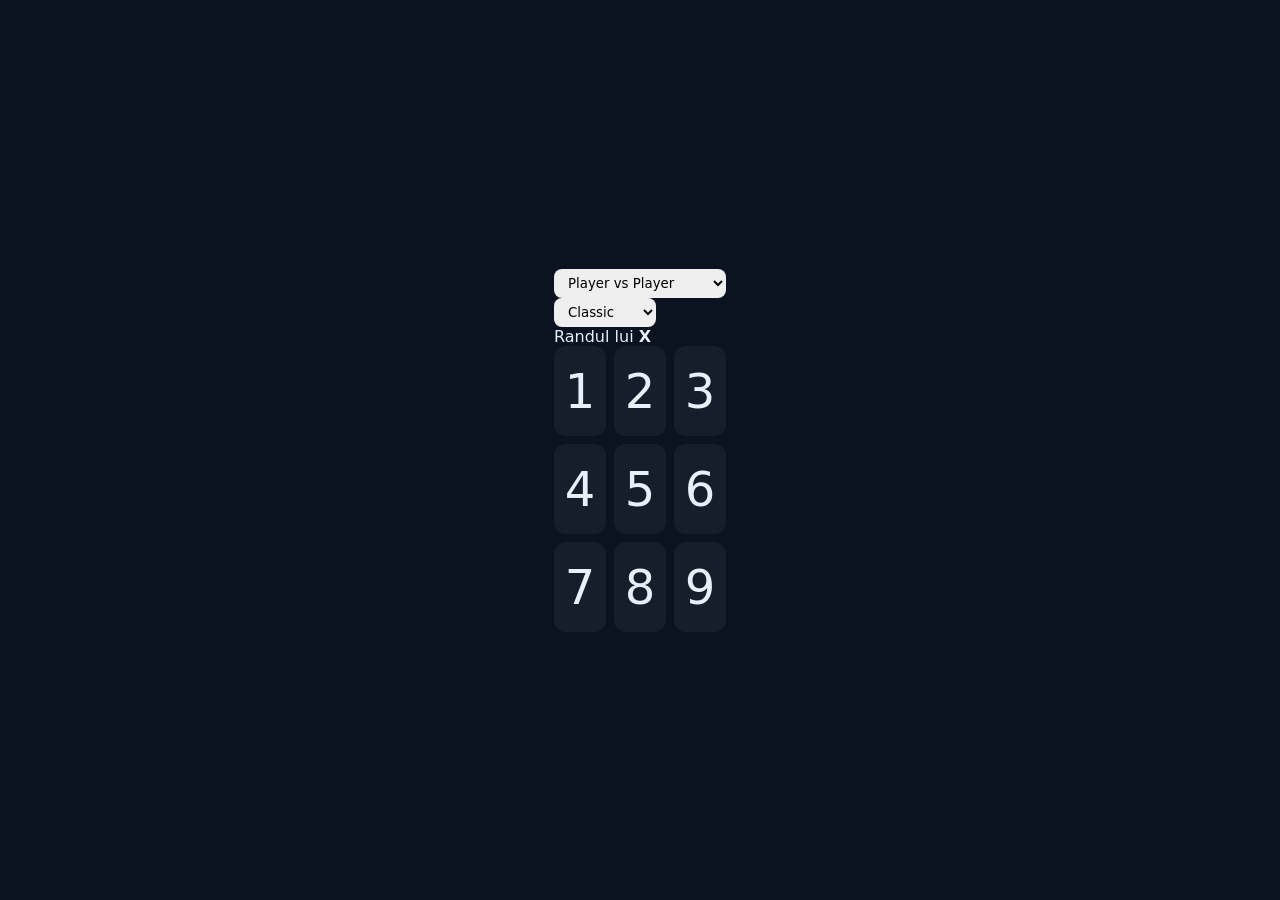
==== index.html @ 4a2c95ed "-updated ui/ux -added theme selector -added game mode selector" ====
<!DOCTYPE html>
<html lang="en">
<head>
    <meta charset="UTF-8">
    <meta name="viewport" content="width=device-width, initial-scale=1.0">
    <link rel="stylesheet" href="styles.css">
    <title>Document</title>
</head>

<body>
<div class="index">
    <div class="gamePage">
        <div class="gameMode">
            <select id="mode">
                <option value="pvp">Player vs Player</option>
                <option value="pvc">Player vs Computer</option>
            </select>
        </div>
        <div class="sexApeal">
            <select>
                <option value="classic">Classic</option>
                <option value="modern">Modern</option>
                <option value="futuristic">Futuristic</option>
            </select>
        </div>
        <div class="infoMessage"> Randul lui <strong id="turn">X</strong></div>
        <div class="grid">
            <div class="cell" data-i="1">1</div>
            <div class="cell" data-i="2">2</div>
            <div class="cell" data-i="3">3</div>
            <div class="cell" data-i="4">4</div>
            <div class="cell" data-i="5">5</div>
            <div class="cell" data-i="6">6</div>
            <div class="cell" data-i="7">7</div>
            <div class="cell" data-i="8">8</div>
            <div class="cell" data-i="9">9</div>
        </div>

    </div>
</div>
</body>
</html>
---- styles.css ----
:root {
    --bg: #0b1220;
    --card: #121a2c;
    --text: #e8eefc;
    --x: #7aa7ff;
    --o: #ff7aa7;
}

* {
    box-sizing: border-box;
    font-family: system-ui, sans-serif;
}

body {
    margin: 0;
    min-height: 100vh;
    background: var(--bg);
    color: var(--text);
    display: flex;
    justify-content: center;
    align-items: center;
}

.app {
    background: var(--card);
    padding: 20px;
    border-radius: 16px;
    width: 320px;
    text-align: center;
}

header {
    display: flex;
    flex-direction: column;
    gap: 10px;
}

.controls {
    display: flex;
    gap: 8px;
    justify-content: center;
}

select, button {
    padding: 6px 10px;
    border-radius: 8px;
    border: none;
    cursor: pointer;
}

.status {
    margin: 10px 0;
}

.grid {
    display: grid;
    grid-template-columns: repeat(3, 1fr);
    gap: 8px;
}

.cell {
    background: rgba(255,255,255,0.05);
    border-radius: 12px;
    height: 90px;
    font-size: 48px;
    display: flex;
    justify-content: center;
    align-items: center;
    cursor: pointer;
}

.cell[data-v="X"] { color: var(--x); }
.cell[data-v="O"] { color: var(--o); }

body.theme-classic {
    --bg: #f5f5f5;
    --card: #ffffff;
    --text: #111;
    --x: #2563eb;
    --o: #dc2626;
}

body.theme-neon {
    --bg: #050505;
    --card: #0f0f0f;
    --text: #ffffff;
    --x: #39ff14;
    --o: #ff00ff;
}
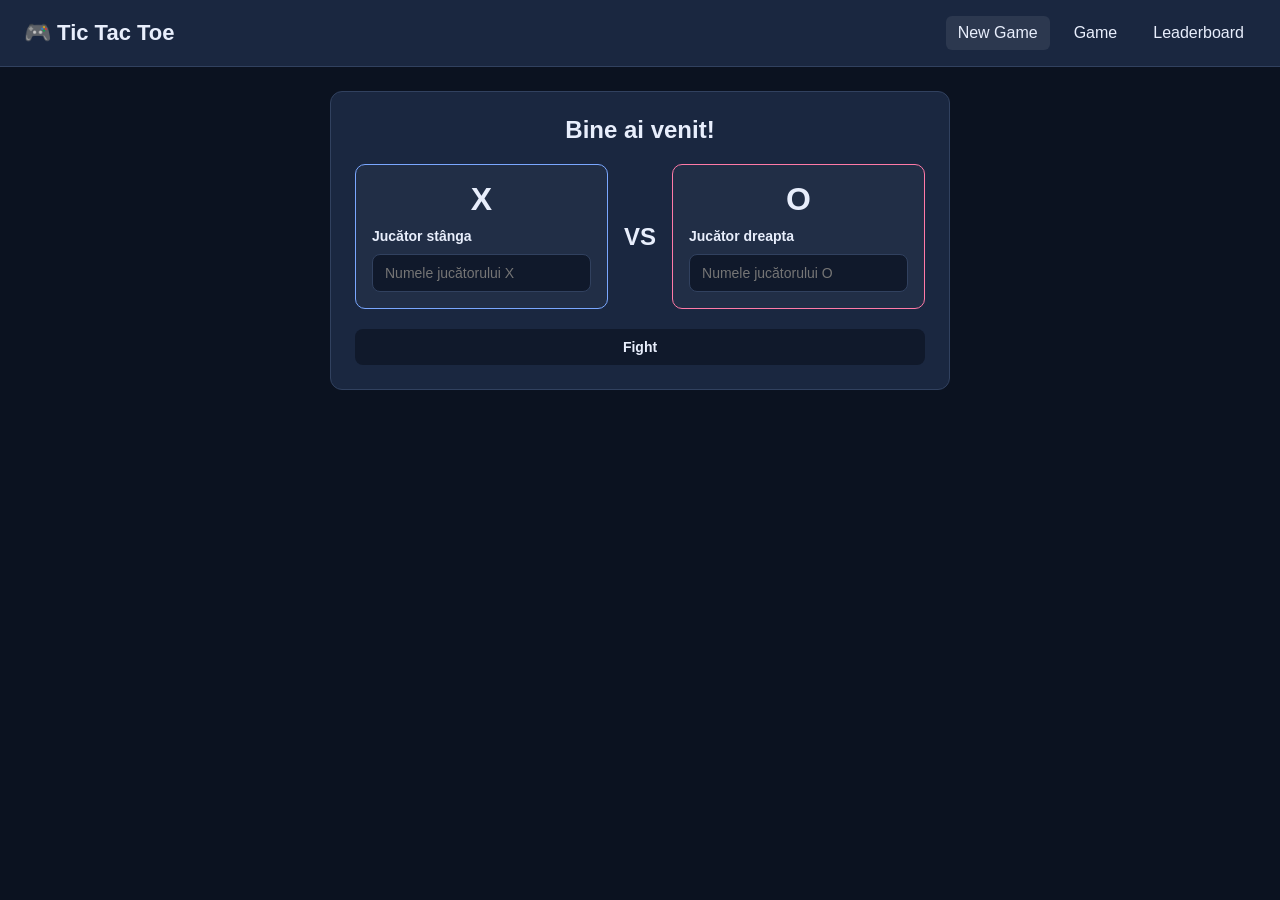
==== commit c098b198: "-added game logic and leaderboard selector -separated pages in multiple .html files" ====
--- a/index.html
+++ b/index.html
@@ -4,39 +4,40 @@
     <meta charset="UTF-8">
     <meta name="viewport" content="width=device-width, initial-scale=1.0">
     <link rel="stylesheet" href="styles.css">
-    <title>Document</title>
+    <script src="./index.js" defer></script>
+    <title>Tic Tac Toe - Start</title>
 </head>
 
 <body>
-<div class="index">
-    <div class="gamePage">
-        <div class="gameMode">
-            <select id="mode">
-                <option value="pvp">Player vs Player</option>
-                <option value="pvc">Player vs Computer</option>
-            </select>
-        </div>
-        <div class="sexApeal">
-            <select>
-                <option value="classic">Classic</option>
-                <option value="modern">Modern</option>
-                <option value="futuristic">Futuristic</option>
-            </select>
-        </div>
-        <div class="infoMessage"> Randul lui <strong id="turn">X</strong></div>
-        <div class="grid">
-            <div class="cell" data-i="1">1</div>
-            <div class="cell" data-i="2">2</div>
-            <div class="cell" data-i="3">3</div>
-            <div class="cell" data-i="4">4</div>
-            <div class="cell" data-i="5">5</div>
-            <div class="cell" data-i="6">6</div>
-            <div class="cell" data-i="7">7</div>
-            <div class="cell" data-i="8">8</div>
-            <div class="cell" data-i="9">9</div>
-        </div>
+<nav class="navbar">
+    <div class="nav-brand">🎮 Tic Tac Toe</div>
+    <div class="nav-links">
+        <a href="index.html" class="nav-link active">New Game</a>
+        <a href="game.html" class="nav-link">Game</a>
+        <a href="leaderboard.html" class="nav-link">Leaderboard</a>
+    </div>
+</nav>
 
+<div class="index index-start">
+    <div id="playerModal" class="modal modal-index">
+        <form id="startGameForm" class="modal-content">
+            <h2 class="modal-title">Bine ai venit!</h2>
+            <div class="players-container">
+                <div class="player-input-box player-x">
+                    <div class="player-icon">X</div>
+                    <label for="player1">Jucător stânga</label>
+                    <input type="text" id="player1" placeholder="Numele jucătorului X" maxlength="20">
+                </div>
+                <div class="vs-divider">VS</div>
+                <div class="player-input-box player-o">
+                    <div class="player-icon">O</div>
+                    <label for="player2">Jucător dreapta</label>
+                    <input type="text" id="player2" placeholder="Numele jucătorului O" maxlength="20">
+                </div>
+            </div>
+            <button id="startGameBtn" type="submit" class="btn-fight">Fight</button>
+        </form>
     </div>
 </div>
 </body>
-</html>+</html>
--- a/styles.css
+++ b/styles.css
@@ -1,14 +1,16 @@
 :root {
     --bg: #0b1220;
-    --card: #121a2c;
+    --card: #1a2740;
     --text: #e8eefc;
+    --muted: #a8b4d1;
+    --border: #31415f;
     --x: #7aa7ff;
     --o: #ff7aa7;
 }
 
 * {
     box-sizing: border-box;
-    font-family: system-ui, sans-serif;
+    font-family: Arial, sans-serif;
 }
 
 body {
@@ -16,74 +18,348 @@
     min-height: 100vh;
     background: var(--bg);
     color: var(--text);
-    display: flex;
-    justify-content: center;
-    align-items: center;
-}
-
-.app {
+}
+
+body.theme-default {
+    --bg: #0b1220;
+    --card: #1a2740;
+    --text: #e8eefc;
+    --muted: #a8b4d1;
+    --border: #31415f;
+    --x: #7aa7ff;
+    --o: #ff7aa7;
+}
+
+body.theme-classic {
+    --bg: #f2f4f8;
+    --card: #ffffff;
+    --text: #1f2937;
+    --muted: #6b7280;
+    --border: #d1d5db;
+    --x: #2563eb;
+    --o: #dc2626;
+}
+
+body.theme-dark {
+    --bg: #111111;
+    --card: #1b1b1b;
+    --text: #f5f5f5;
+    --muted: #b3b3b3;
+    --border: #333333;
+    --x: #39ff14;
+    --o: #ff4fd8;
+}
+
+.navbar {
+    width: 100%;
+    padding: 16px 24px;
     background: var(--card);
-    padding: 20px;
-    border-radius: 16px;
-    width: 320px;
+    border-bottom: 1px solid var(--border);
+    display: flex;
+    justify-content: space-between;
+    align-items: center;
+}
+
+.nav-brand {
+    font-size: 22px;
+    font-weight: bold;
+}
+
+.nav-links {
+    display: flex;
+    gap: 12px;
+}
+
+.nav-link {
+    color: var(--text);
+    text-decoration: none;
+    padding: 8px 12px;
+    border-radius: 6px;
+}
+
+.nav-link:hover,
+.nav-link.active {
+    background: rgba(255, 255, 255, 0.08);
+}
+
+.index {
+    min-height: calc(100vh - 69px);
+    display: flex;
+    justify-content: center;
+    align-items: center;
+    padding: 24px;
+}
+
+.index-start {
+    align-items: flex-start;
+}
+
+.modal {
+    width: 100%;
+    display: none;
+    justify-content: center;
+    align-items: center;
+}
+
+.modal.modal-index {
+    display: flex;
+}
+
+.modal-content,
+.gamePage,
+.leaderboardPage {
+    width: 100%;
+    max-width: 620px;
+    background: var(--card);
+    border: 1px solid var(--border);
+    border-radius: 12px;
+    padding: 24px;
+}
+
+.modal-title,
+.leaderboard-title {
+    margin: 0 0 20px;
     text-align: center;
 }
 
-header {
+.players-container {
+    display: flex;
+    align-items: stretch;
+    justify-content: center;
+    gap: 16px;
+    margin-bottom: 20px;
+}
+
+.player-input-box {
+    flex: 1;
     display: flex;
     flex-direction: column;
     gap: 10px;
-}
-
-.controls {
-    display: flex;
+    padding: 16px;
+    border: 1px solid var(--border);
+    border-radius: 10px;
+    background: rgba(255, 255, 255, 0.03);
+}
+
+.player-input-box.player-x {
+    border-color: var(--x);
+}
+
+.player-input-box.player-o {
+    border-color: var(--o);
+}
+
+.player-icon {
+    font-size: 32px;
+    font-weight: bold;
+    text-align: center;
+}
+
+.player-input-box label,
+.control-group label {
+    font-size: 14px;
+    font-weight: bold;
+}
+
+.player-input-box input,
+select,
+button {
+    width: 100%;
+    padding: 10px 12px;
+    border: 1px solid var(--border);
+    border-radius: 8px;
+    background: #ffffff;
+    color: #111111;
+    font-size: 14px;
+}
+
+body.theme-default .player-input-box input,
+body.theme-default select,
+body.theme-default button,
+body.theme-dark .player-input-box input,
+body.theme-dark select,
+body.theme-dark button {
+    background: #10192b;
+    color: var(--text);
+}
+
+button {
+    cursor: pointer;
+}
+
+.vs-divider {
+    display: flex;
+    align-items: center;
+    font-size: 24px;
+    font-weight: bold;
+}
+
+.btn-fight,
+.btn-clear {
+    border: none;
+    color: #ffffff;
+    font-weight: bold;
+}
+
+.btn-fight {
+    background: var(--x);
+}
+
+.btn-clear {
+    background: var(--o);
+}
+
+.game-toolbar,
+.leaderboard-toolbar,
+.leaderboard-actions {
+    display: flex;
+    justify-content: center;
+    gap: 16px;
+    margin-bottom: 20px;
+}
+
+.control-group {
+    min-width: 180px;
+    display: flex;
+    flex-direction: column;
     gap: 8px;
-    justify-content: center;
-}
-
-select, button {
-    padding: 6px 10px;
-    border-radius: 8px;
-    border: none;
+}
+
+.infoMessage {
+    margin-bottom: 18px;
+    text-align: center;
+    font-size: 18px;
+}
+
+.grid {
+    width: 286px;
+    margin: 0 auto;
+    display: grid;
+    grid-template-columns: repeat(3, 90px);
+    gap: 8px;
+}
+
+.cell {
+    width: 90px;
+    height: 90px;
+    display: flex;
+    justify-content: center;
+    align-items: center;
+    border: 1px solid var(--border);
+    border-radius: 10px;
+    background: rgba(255, 255, 255, 0.04);
+    font-size: 42px;
+    font-weight: bold;
     cursor: pointer;
-}
-
-.status {
-    margin: 10px 0;
-}
-
-.grid {
-    display: grid;
-    grid-template-columns: repeat(3, 1fr);
-    gap: 8px;
-}
-
-.cell {
-    background: rgba(255,255,255,0.05);
-    border-radius: 12px;
-    height: 90px;
-    font-size: 48px;
-    display: flex;
-    justify-content: center;
-    align-items: center;
-    cursor: pointer;
-}
-
-.cell[data-v="X"] { color: var(--x); }
-.cell[data-v="O"] { color: var(--o); }
-
-body.theme-classic {
-    --bg: #f5f5f5;
-    --card: #ffffff;
-    --text: #111;
-    --x: #2563eb;
-    --o: #dc2626;
-}
-
-body.theme-neon {
-    --bg: #050505;
-    --card: #0f0f0f;
-    --text: #ffffff;
-    --x: #39ff14;
-    --o: #ff00ff;
-}
+    transition: transform 0.15s ease;
+}
+
+.cell:hover {
+    transform: scale(1.06);
+}
+
+.cell[data-v="X"] {
+    color: var(--x);
+}
+
+.cell[data-v="O"] {
+    color: var(--o);
+}
+
+.leaderboard-container {
+    overflow-x: auto;
+}
+
+.leaderboard-table {
+    width: 100%;
+    border-collapse: collapse;
+}
+
+.leaderboard-table th,
+.leaderboard-table td {
+    padding: 12px 10px;
+    text-align: center;
+    border-bottom: 1px solid var(--border);
+}
+
+.leaderboard-table th {
+    color: var(--muted);
+}
+
+.rank-1 {
+    background: rgba(255, 215, 0, 0.08);
+}
+
+.rank-2 {
+    background: rgba(192, 192, 192, 0.08);
+}
+
+.rank-3 {
+    background: rgba(205, 127, 50, 0.08);
+}
+
+.rank-cell,
+.score,
+.player-name,
+.wins,
+.losses {
+    font-weight: bold;
+}
+
+.wins {
+    color: var(--x);
+}
+
+.losses {
+    color: var(--o);
+}
+
+.draws {
+    color: var(--muted);
+}
+
+@media (max-width: 768px) {
+    .navbar,
+    .nav-links,
+    .players-container,
+    .game-toolbar,
+    .leaderboard-toolbar,
+    .leaderboard-actions {
+        flex-direction: column;
+        align-items: stretch;
+    }
+
+    .navbar {
+        padding: 16px;
+    }
+
+    .index {
+        padding: 16px;
+    }
+
+    .modal-content,
+    .gamePage,
+    .leaderboardPage {
+        padding: 20px;
+    }
+
+    .vs-divider {
+        justify-content: center;
+    }
+
+    .control-group,
+    .grid {
+        width: 100%;
+        min-width: 0;
+    }
+
+    .grid {
+        grid-template-columns: repeat(3, minmax(0, 1fr));
+    }
+
+    .cell {
+        width: 100%;
+        aspect-ratio: 1;
+        height: auto;
+    }
+}
